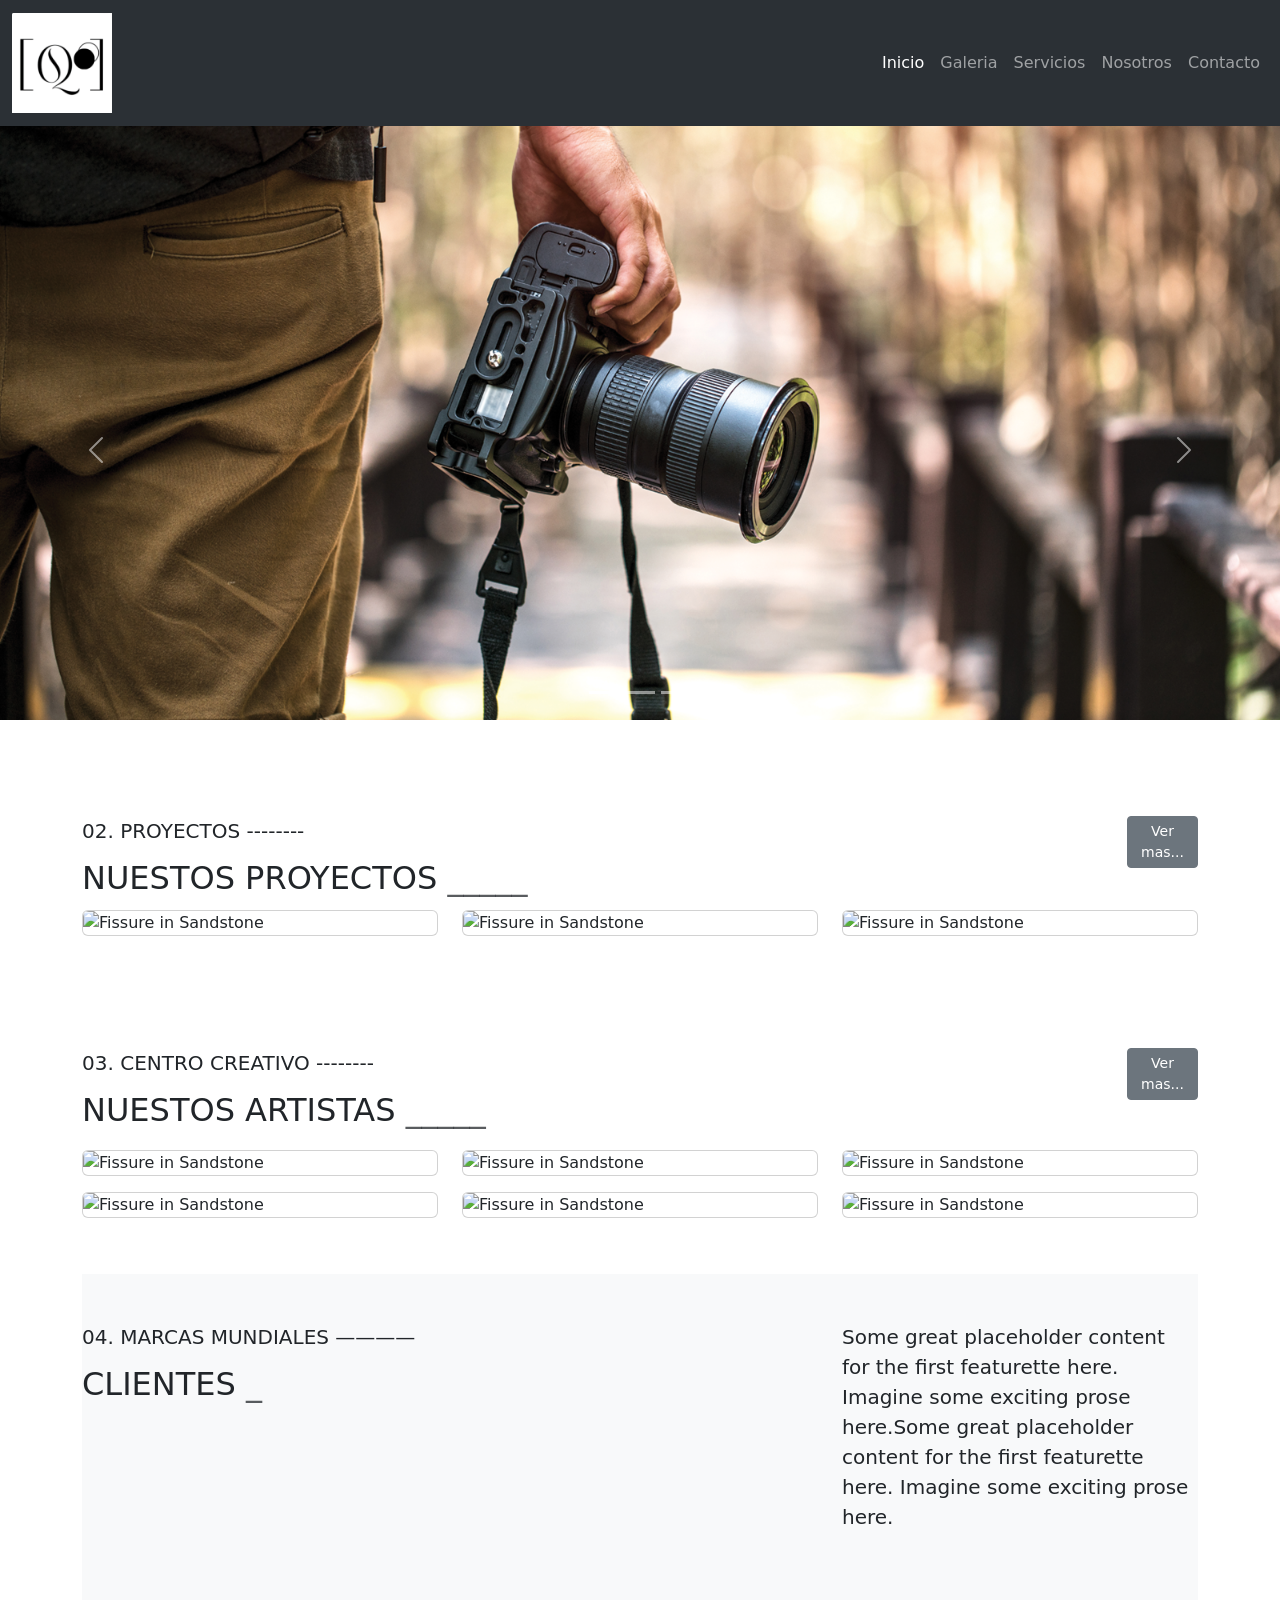
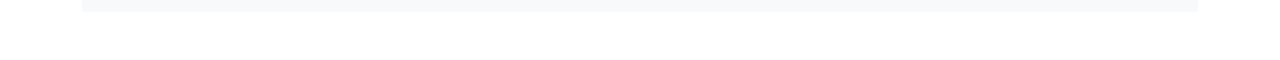
==== Qualite-dArt/about.html @ fd2cc918 "29 Enero 5:16pm" ====
<!doctype html>
<html lang="en">
    <head>
        <meta charset="utf-8">
        <meta name="viewport" content="width=device-width, initial-scale=1">
        <title>Nosotros</title>
        <link href="https://cdn.jsdelivr.net/npm/bootstrap@5.3.2/dist/css/bootstrap.min.css" rel="stylesheet" integrity="sha384-T3c6CoIi6uLrA9TneNEoa7RxnatzjcDSCmG1MXxSR1GAsXEV/Dwwykc2MPK8M2HN" crossorigin="anonymous">
        <link href="./src/styles/style.css">
    </head>
  <body>

    <!--navbar-->
    <nav class="navbar navbar-expand-lg bg-body-tertiary fixed-top"  data-bs-theme="dark">
        <div class="container-fluid">
            <button class="navbar-toggler" type="button" data-bs-toggle="collapse" data-bs-target="#navbarTogglerDemo01" aria-controls="navbarTogglerDemo01" aria-expanded="false" aria-label="Toggle navigation">
                <span class="navbar-toggler-icon"></span>
            </button>
            <a class="navbar-brand" href="">
                <img src="src/img/Logo.png" style="width: 100px;" alt="">
            </a>
            <div class="collapse navbar-collapse " id="navbarTogglerDemo01">
                <a class="navbar-brand" href="#"></a>
                <ul class="navbar-nav me-auto mb-2 mb-lg-0">
                    <!--
                    <li class="nav-item">
                        <a class="nav-link active" aria-current="page" href="#">Inicio</a>
                    </li>
                    <li class="nav-item">
                        <a class="nav-link" href="#">Galeria</a>
                    </li>
                    <li class="nav-item">
                        <a class="nav-link" href="#">Servicios</a>
                    </li>
                    <li class="nav-item">
                        <a class="nav-link" href="#">Nosotros</a>
                    </li>
                    <li class="nav-item">
                        <a class="nav-link" href="#">Contacto</a>
                    </li>
                    <li class="nav-item">
                        <a class="nav-link disabled" aria-disabled="true">Disabled</a>
                    </li>
                    -->
                </ul>
                <div class="d-flex" role="btn">
                    <ul class="navbar-nav me-auto mb-2 mb-lg-0">
                        <li class="nav-item">
                            <a class="nav-link active" aria-current="page" href="#">Inicio</a>
                        </li>
                        <li class="nav-item">
                            <a class="nav-link" href="#">Galeria</a>
                        </li>
                        <li class="nav-item">
                            <a class="nav-link" href="#">Servicios</a>
                        </li>
                        <li class="nav-item">
                            <a class="nav-link" href="#">Nosotros</a>
                        </li>
                        <li class="nav-item">
                            <a class="nav-link" href="#">Contacto</a>
                        </li>
                        <!--
                        <li class="nav-item">
                            <a class="nav-link disabled" aria-disabled="true">Disabled</a>
                        </li>
                        -->
                    </ul>
                    <!--<button class="btn btn-outline-success" type="button">Login</button> -->
                </div>
            </div>
        </div>
    </nav>
    <!--endnavbar-->


    <main>
        <div id="myCarousel" class="carousel slide mb-6" data-bs-ride="carousel">
            <div class="carousel-indicators">
                <button type="button" data-bs-target="#myCarousel" data-bs-slide-to="0" class="active" aria-current="true" aria-label="Slide 1"></button>
                <button type="button" data-bs-target="#myCarousel" data-bs-slide-to="1" aria-label="Slide 2"></button>
                <button type="button" data-bs-target="#myCarousel" data-bs-slide-to="2" aria-label="Slide 3"></button>
            </div>
            <div class="carousel-inner">
                <div class="carousel-item active">
                    <img class="bd-placeholder-img" width="100%" height="100%" src="./src/img/Slider01.png" alt="">
                    <div class="container">
                    <div class="carousel-caption text-start">
                        <!--
                        <h1>Example headline.</h1>
                        <p class="opacity-75">Some representative placeholder content for the first slide of the carousel.</p>
                        <p><a class="btn btn-lg btn-primary" href="#">Sign up today</a></p>
                        -->
                    </div>
                    </div>
                </div>
                <div class="carousel-item">
                    <img class="bd-placeholder-img" width="100%" height="100%" focusable="false" src="./src/img/Slider02.png" alt="">
                    <div class="container">
                    <div class="carousel-caption">
                        <h1>Another example headline.</h1>
                        <p>Some representative placeholder content for the second slide of the carousel.</p>
                        <p><a class="btn btn-lg btn-primary" href="#">Learn more</a></p>
                    </div>
                    </div>
                </div>
                <div class="carousel-item">
                    <img class="bd-placeholder-img" width="100%" height="100%" focusable="false" src="src/img/Slider03.png" alt="">

                </div>
              </div>
            </div>
            <button class="carousel-control-prev" type="button" data-bs-target="#myCarousel" data-bs-slide="prev">
              <span class="carousel-control-prev-icon" aria-hidden="true"></span>
              <span class="visually-hidden">Previous</span>
            </button>
            <button class="carousel-control-next" type="button" data-bs-target="#myCarousel" data-bs-slide="next">
              <span class="carousel-control-next-icon" aria-hidden="true"></span>
              <span class="visually-hidden">Next</span>
            </button>
        </div>
        
        
        <div class="container py-5">

            
            <!--<hr class="featurette-divider"> -->

            <section class="py-5">
                <div class="row featurette">
                    <div class="col-md-11">
                        <p class="lead">02. PROYECTOS --------</p>
                      <h2 class="featurette-heading fw-normal lh-1">NUESTOS PROYECTOS <span class="text-body-secondary">_____</span></h2>
                      
                    </div>
                    <div class="col-md-1">
                        <button type="button" class="btn btn-secondary btn-sm">Ver mas...</button>
                        <!--
                        <svg class="bd-placeholder-img bd-placeholder-img-lg featurette-image img-fluid mx-auto" width="500" height="500" xmlns="http://www.w3.org/2000/svg" role="img" aria-label="Placeholder: 500x500" preserveAspectRatio="xMidYMid slice" focusable="false"><title>Placeholder</title><rect width="100%" height="100%" fill="var(--bs-secondary-bg)"></rect><text x="50%" y="50%" fill="var(--bs-secondary-color)" dy=".3em">500x500</text></svg>
                        -->
                    </div>
                </div>
                <div class="row py-2">
                    <div class="col-md-4">
                        <div class="card">
                            <img src="https://mdbcdn.b-cdn.net/img/new/standard/nature/184.webp" class="rounded" alt="Fissure in Sandstone"/>
                            
                        </div>
                    </div>
                    <div class="col-md-4">
                        <div class="card">
                            <img src="https://mdbcdn.b-cdn.net/img/new/standard/nature/184.webp" class="rounded" alt="Fissure in Sandstone"/>
                            
                        </div>
                    </div>
                    <div class="col-md-4">
                        <div class="card">
                            <img src="https://mdbcdn.b-cdn.net/img/new/standard/nature/184.webp" class="rounded" alt="Fissure in Sandstone"/>
                            
                        </div>
                    </div>
                     
                </div>
            </section>

            <!--<hr class="featurette-divider"> -->

            <section class="py-5">
                <div class="row featurette py-2">
                    <div class="col-md-11">
                        <p class="lead">03. CENTRO CREATIVO --------</p>
                      <h2 class="featurette-heading fw-normal lh-1">NUESTOS ARTISTAS <span class="text-body-secondary">_____</span></h2>
                      
                    </div>
                    <div class="col-md-1">
                        <button type="button" class="btn btn-secondary btn-sm">Ver mas...</button>
                        <!--
                        <svg class="bd-placeholder-img bd-placeholder-img-lg featurette-image img-fluid mx-auto" width="500" height="500" xmlns="http://www.w3.org/2000/svg" role="img" aria-label="Placeholder: 500x500" preserveAspectRatio="xMidYMid slice" focusable="false"><title>Placeholder</title><rect width="100%" height="100%" fill="var(--bs-secondary-bg)"></rect><text x="50%" y="50%" fill="var(--bs-secondary-color)" dy=".3em">500x500</text></svg>
                        -->
                    </div>
                </div>
                <div class="row py-2">
                    <div class="col-md-4">
                        <div class="card">
                            <img src="https://mdbcdn.b-cdn.net/img/new/standard/nature/184.webp" class="rounded" alt="Fissure in Sandstone"/>
                            
                        </div>
                    </div>
                    <div class="col-md-4">
                        <div class="card">
                            <img src="https://mdbcdn.b-cdn.net/img/new/standard/nature/184.webp" class="rounded" alt="Fissure in Sandstone"/>
                            
                        </div>
                    </div>
                    <div class="col-md-4">
                        <div class="card">
                            <img src="https://mdbcdn.b-cdn.net/img/new/standard/nature/184.webp" class="rounded" alt="Fissure in Sandstone"/>
                            
                        </div>
                    </div>
                    
                </div>
                <div class="row py-2">
                    <div class="col-md-4">
                        <div class="card">
                            <img src="https://mdbcdn.b-cdn.net/img/new/standard/nature/184.webp" class="rounded" alt="Fissure in Sandstone"/>
                            
                        </div>
                    </div>
                    <div class="col-md-4">
                        <div class="card">
                            <img src="https://mdbcdn.b-cdn.net/img/new/standard/nature/184.webp" class="rounded" alt="Fissure in Sandstone"/>
                            
                        </div>
                    </div>
                    <div class="col-md-4">
                        <div class="card">
                            <img src="https://mdbcdn.b-cdn.net/img/new/standard/nature/184.webp" class="rounded" alt="Fissure in Sandstone"/>
                            
                        </div>
                    </div>
                    
                </div>
            </section>

            <section class="py-5 bg-body-tertiary">
                <div class="row featurette ">
                    <div class="col-md-8">
                        <p class="lead">04. MARCAS MUNDIALES ————</p>
                      <h2 class="featurette-heading fw-normal lh-1">CLIENTES <span class="text-body-secondary">_</span></h2>
                      
                    </div>
                    <div class="col-md-4">
                        <p class="lead">Some great placeholder content for the first featurette here. Imagine some exciting prose here.Some great placeholder content for the first featurette here. Imagine some exciting prose here.</p>
                        <!--
                        <svg class="bd-placeholder-img bd-placeholder-img-lg featurette-image img-fluid mx-auto" width="500" height="500" xmlns="http://www.w3.org/2000/svg" role="img" aria-label="Placeholder: 500x500" preserveAspectRatio="xMidYMid slice" focusable="false"><title>Placeholder</title><rect width="100%" height="100%" fill="var(--bs-secondary-bg)"></rect><text x="50%" y="50%" fill="var(--bs-secondary-color)" dy=".3em">500x500</text></svg>
                        -->
                    </div>
                </div>
                <div class="row py-2">
                   
                     
                </div>
            </section>

        </div>

        

        
        

    </main>

    <script src="https://cdn.jsdelivr.net/npm/bootstrap@5.3.2/dist/js/bootstrap.bundle.min.js" integrity="sha384-C6RzsynM9kWDrMNeT87bh95OGNyZPhcTNXj1NW7RuBCsyN/o0jlpcV8Qyq46cDfL" crossorigin="anonymous"></script>
  </body>
</html>
---- Qualite-dArt/src/styles/style.css ----
[data-bs-theme=dark]{
    --body-bgMain: #fff;
    --body-bg-DarkMain: #3D3D3D;
}
.bg-DarkMain{
	background-color: #3D3D3D;
    /*$white: var(--body-bg);*/
}


/* GLOBAL STYLES
-------------------------------------------------- */
/* Padding below the footer and lighter body text */


body {
    padding-top: 3rem;
    padding-bottom: 3rem;
    color: rgb(var(--bs-tertiary-color-rgb));
  }
  

  /* CUSTOMIZE THE CAROUSEL
  -------------------------------------------------- */
  
  /* Carousel base class */
  .carousel {
    margin-bottom: 4rem;
  }
  /* Since positioning the image, we need to help out the caption */
  .carousel-caption {
    bottom: 3rem;
    z-index: 10;
  }
  
  /* Declare heights because of positioning of img element */
  .carousel-item {
    height: 32rem;
  }
  
  
  /* MARKETING CONTENT
  -------------------------------------------------- */
  
  /* Center align the text within the three columns below the carousel */
  .marketing .col-lg-4 {
    margin-bottom: 1.5rem;
    text-align: center;
  }
  /* rtl:begin:ignore */
  .marketing .col-lg-4 p {
    margin-right: .75rem;
    margin-left: .75rem;
  }
  /* rtl:end:ignore */
  
  
  /* Featurettes
  ------------------------- */
  
  .featurette-divider {
    margin: 5rem 0; /* Space out the Bootstrap <hr> more */
  }
  
  /* Thin out the marketing headings */
  /* rtl:begin:remove */
  .featurette-heading {
    letter-spacing: -.05rem;
  }
  
  /* rtl:end:remove */
  
  /* RESPONSIVE CSS
  -------------------------------------------------- */
  
  @media (min-width: 40em) {
    /* Bump up size of carousel content */
    .carousel-caption p {
      margin-bottom: 1.25rem;
      font-size: 1.25rem;
      line-height: 1.4;
    }
  
    .featurette-heading {
      font-size: 50px;
    }
  }
  
  @media (min-width: 62em) {
    .featurette-heading {
      margin-top: 7rem;
    }
  }

  

  #color{
    background-color: rgb(0, 0, 0);  
}

#item {
    color: aliceblue;
  }

/* Estilo personalizado para el fondo de los rellenables del formulario con el color #f9f8f2 */
.custom-bg {
    background-color: #f9f8f2;
}

/* Estilo personalizado para el sombreado */
.custom-shadow {
    box-shadow: 0 4px 3px rgba(0, 0, 0, 0.1);
}
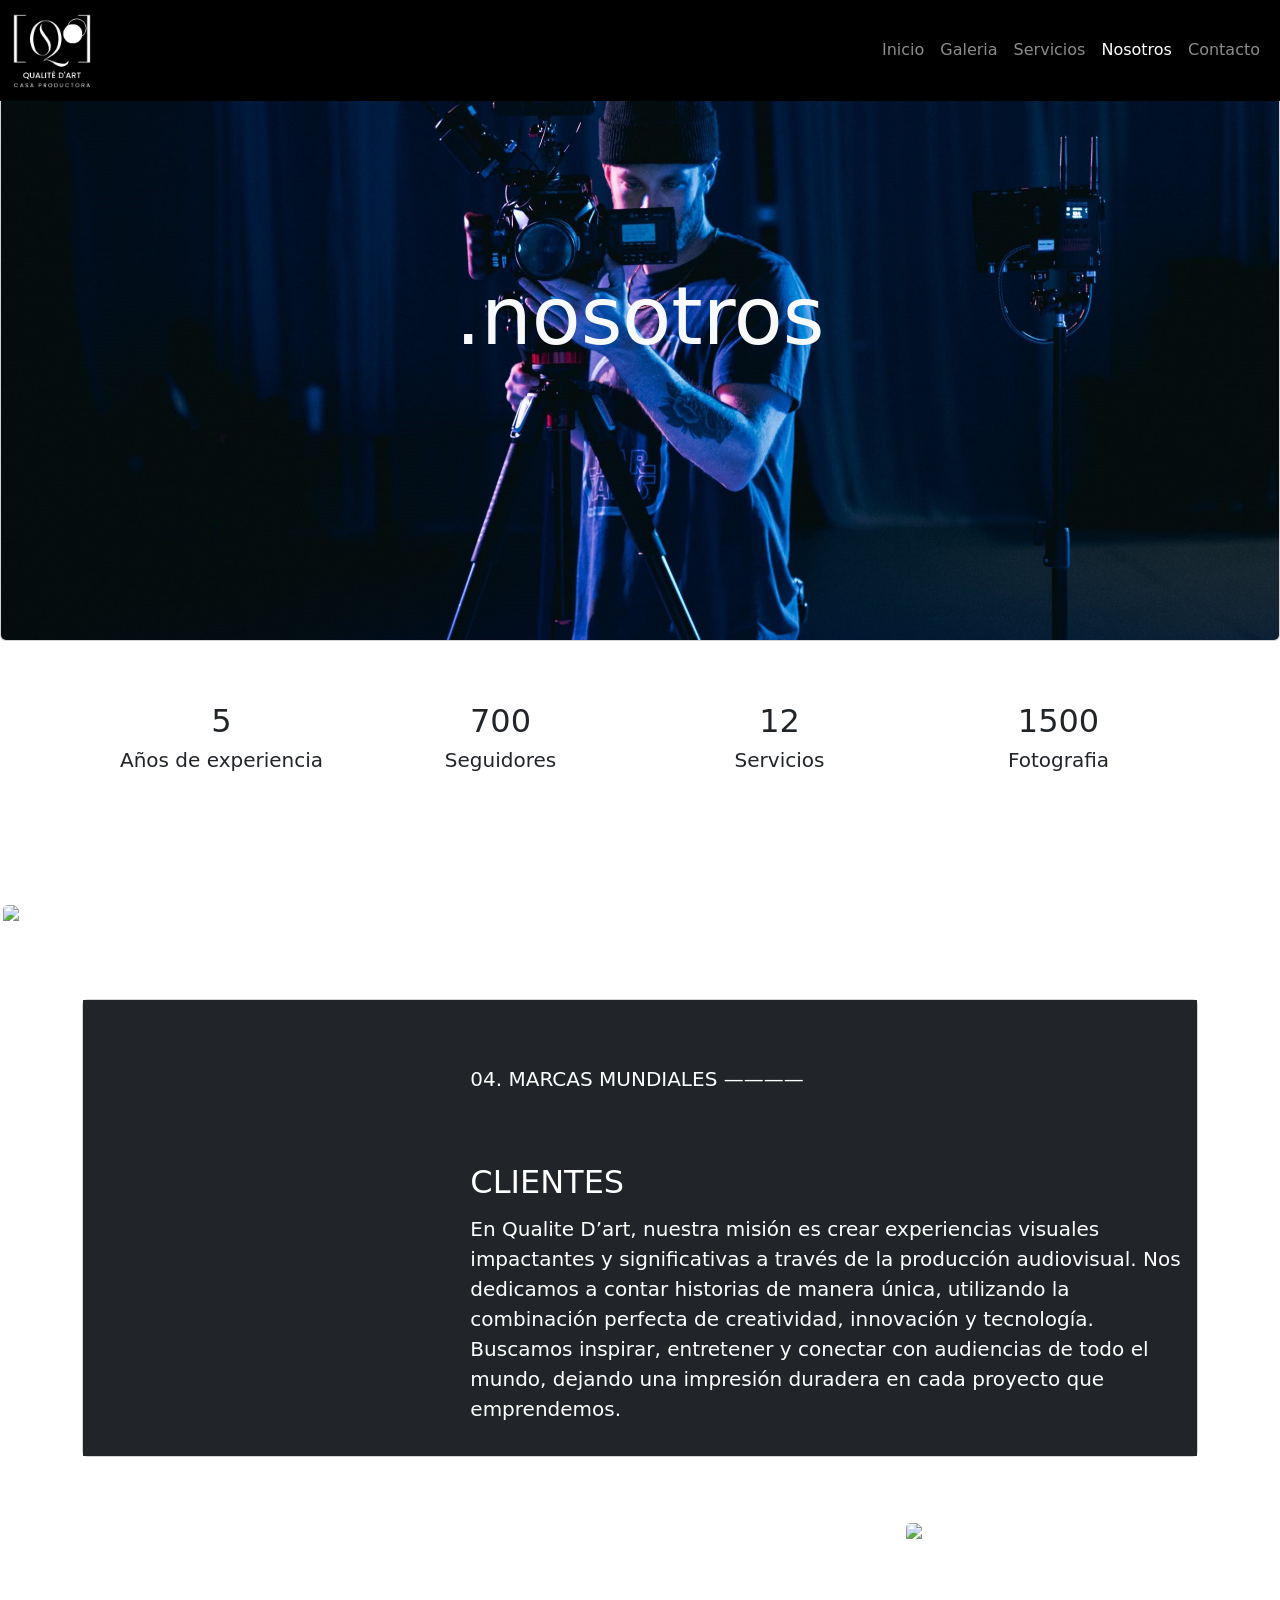
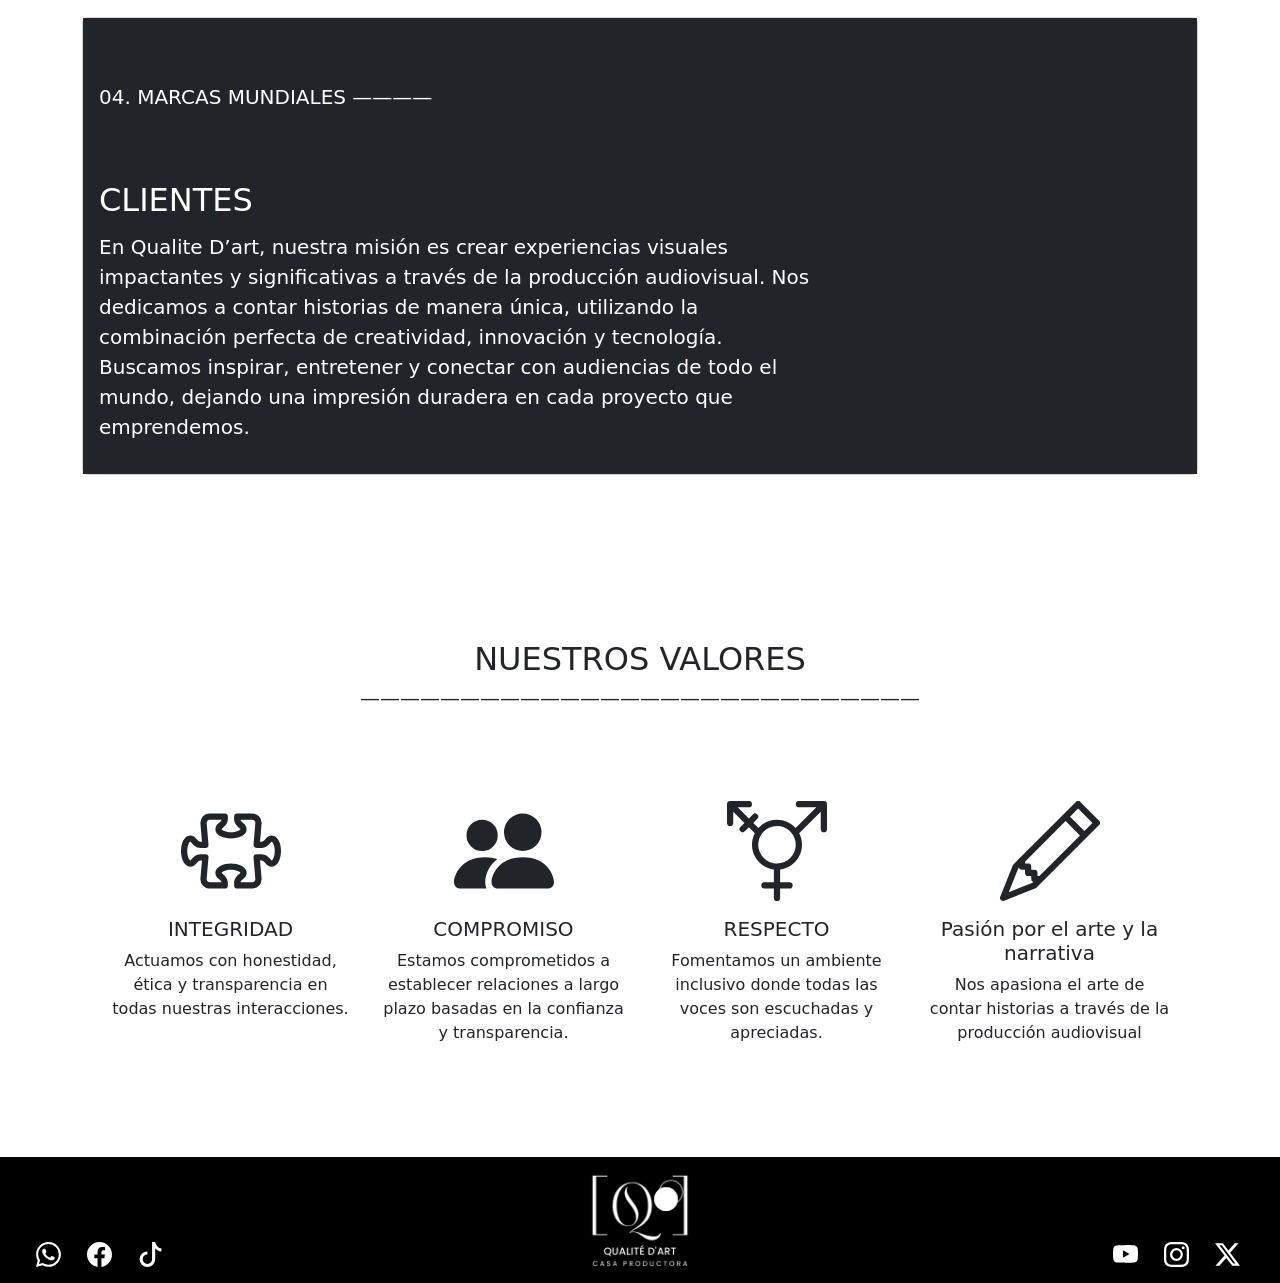
==== commit 51c410eb: "update" ====
--- a/Qualite-dArt/about.html
+++ b/Qualite-dArt/about.html
@@ -5,18 +5,19 @@
         <meta name="viewport" content="width=device-width, initial-scale=1">
         <title>Nosotros</title>
         <link href="https://cdn.jsdelivr.net/npm/bootstrap@5.3.2/dist/css/bootstrap.min.css" rel="stylesheet" integrity="sha384-T3c6CoIi6uLrA9TneNEoa7RxnatzjcDSCmG1MXxSR1GAsXEV/Dwwykc2MPK8M2HN" crossorigin="anonymous">
+        
         <link href="./src/styles/style.css">
     </head>
   <body>
 
     <!--navbar-->
-    <nav class="navbar navbar-expand-lg bg-body-tertiary fixed-top"  data-bs-theme="dark">
+    <nav class="navbar navbar-expand-md navbar-dark fixed-top bg-black">
         <div class="container-fluid">
             <button class="navbar-toggler" type="button" data-bs-toggle="collapse" data-bs-target="#navbarTogglerDemo01" aria-controls="navbarTogglerDemo01" aria-expanded="false" aria-label="Toggle navigation">
                 <span class="navbar-toggler-icon"></span>
             </button>
             <a class="navbar-brand" href="">
-                <img src="src/img/Logo.png" style="width: 100px;" alt="">
+                <img src="src/img/Logo_Qualite.png" style="width: 80px;" alt="">
             </a>
             <div class="collapse navbar-collapse " id="navbarTogglerDemo01">
                 <a class="navbar-brand" href="#"></a>
@@ -45,7 +46,7 @@
                 <div class="d-flex" role="btn">
                     <ul class="navbar-nav me-auto mb-2 mb-lg-0">
                         <li class="nav-item">
-                            <a class="nav-link active" aria-current="page" href="#">Inicio</a>
+                            <a class="nav-link" aria-current="page" href="index.html">Inicio</a>
                         </li>
                         <li class="nav-item">
                             <a class="nav-link" href="#">Galeria</a>
@@ -54,10 +55,10 @@
                             <a class="nav-link" href="#">Servicios</a>
                         </li>
                         <li class="nav-item">
-                            <a class="nav-link" href="#">Nosotros</a>
-                        </li>
-                        <li class="nav-item">
-                            <a class="nav-link" href="#">Contacto</a>
+                            <a class="nav-link active" href="about.html">Nosotros</a>
+                        </li>
+                        <li class="nav-item">
+                            <a class="nav-link" href="contact.html">Contacto</a>
                         </li>
                         <!--
                         <li class="nav-item">
@@ -74,167 +75,139 @@
 
 
     <main>
-        <div id="myCarousel" class="carousel slide mb-6" data-bs-ride="carousel">
-            <div class="carousel-indicators">
-                <button type="button" data-bs-target="#myCarousel" data-bs-slide-to="0" class="active" aria-current="true" aria-label="Slide 1"></button>
-                <button type="button" data-bs-target="#myCarousel" data-bs-slide-to="1" aria-label="Slide 2"></button>
-                <button type="button" data-bs-target="#myCarousel" data-bs-slide-to="2" aria-label="Slide 3"></button>
-            </div>
-            <div class="carousel-inner">
-                <div class="carousel-item active">
-                    <img class="bd-placeholder-img" width="100%" height="100%" src="./src/img/Slider01.png" alt="">
-                    <div class="container">
-                    <div class="carousel-caption text-start">
-                        <!--
-                        <h1>Example headline.</h1>
-                        <p class="opacity-75">Some representative placeholder content for the first slide of the carousel.</p>
-                        <p><a class="btn btn-lg btn-primary" href="#">Sign up today</a></p>
-                        -->
-                    </div>
-                    </div>
-                </div>
-                <div class="carousel-item">
-                    <img class="bd-placeholder-img" width="100%" height="100%" focusable="false" src="./src/img/Slider02.png" alt="">
-                    <div class="container">
-                    <div class="carousel-caption">
-                        <h1>Another example headline.</h1>
-                        <p>Some representative placeholder content for the second slide of the carousel.</p>
-                        <p><a class="btn btn-lg btn-primary" href="#">Learn more</a></p>
-                    </div>
-                    </div>
-                </div>
-                <div class="carousel-item">
-                    <img class="bd-placeholder-img" width="100%" height="100%" focusable="false" src="src/img/Slider03.png" alt="">
-
-                </div>
-              </div>
-            </div>
-            <button class="carousel-control-prev" type="button" data-bs-target="#myCarousel" data-bs-slide="prev">
-              <span class="carousel-control-prev-icon" aria-hidden="true"></span>
-              <span class="visually-hidden">Previous</span>
-            </button>
-            <button class="carousel-control-next" type="button" data-bs-target="#myCarousel" data-bs-slide="next">
-              <span class="carousel-control-next-icon" aria-hidden="true"></span>
-              <span class="visually-hidden">Next</span>
-            </button>
-        </div>
-        
+
+
+        <!--head-->
+        <section class="card text-white position-flex w-100">
+            <img class="card-img" src="./src/img/photographer_Head.jpg" alt="Imagen Contacto">
+            <div class="card-img-overlay position-absolute d-flex flex-column align-items-center justify-content-center">
+                <p class="card-title display-1 font-weight-bold text-light">.nosotros</p>
+            </div>
+        </section>
+        <!--endHead-->
+        
+        <seccion class="card-group py-5 text-center container">
+                
+            <div class="card align-items-center border-0">
+
+            <img src="#" class="card-img-top" alt="">
+            <div class="card-body">
+                <h2 class="featurette-heading fw-normal lh-1">5</h2>
+                <p class="lead">Años de experiencia </p>
+            </div>
+            </div>
+            <div class="card align-items-center border-0">
+                
+            <img src="#" class="card-img-top" alt="">
+            <div class="card-body">
+                <h2 class="featurette-heading fw-normal lh-1">700</h2>
+                <p class="lead">Seguidores</p>
+            </div>
+            </div>
+            <div class="card align-items-center border-0">
+                
+            <img src="#" class="card-img-top" alt="">
+            <div class="card-body">
+                <h2 class="featurette-heading fw-normal lh-1">12</h2>
+                <p class="lead">Servicios</p>
+            </div>
+            </div>
+            <div class="card align-items-center border-0">
+                
+            <img src="#" class="card-img-top" alt="">
+            <div class="card-body">
+                <h2 class="featurette-heading fw-normal lh-1">1500</h2>
+                <p class="lead">Fotografia</p>
+            </div>
+            </div>
+        </seccion>
         
         <div class="container py-5">
 
+            <section class="aboutC py-5">
+                <style>
+                    .card-img-block {
+                        width: 100%;
+                        margin: 0 auto;
+                        position: relative;
+                        top: -100px;
+                        left: -80px;
+                    }
+                    .card-img-block-right{
+                        width: 100%;
+                        margin: 0 auto;
+                        position: relative;
+                        top: -100px;
+                        right: -80px;
+                    }
+
+                </style>
+                <!--<hr class="featurette-divider"> -->
+                <section class="fullcards py-5">
+                    <div class="card mb-3">
+                        <div class="row g-0 bg-dark text-white">
+                            <div class="col-md-4">
+                                <div class="card-img-block">
+                                    <img class="card-img-top" src="https://res.cloudinary.com/chammick/image/upload/c_scale,e_art:incognito,w_400/a_0/v1484069559/chammick01062017_yecg6x.jpg">
+                                </div>
+                            </div>
+                            <div class="col-md-8">
+                                <div class="card-body">
+                                <p class="lead py-5">04. MARCAS MUNDIALES ————</p>
+                                                <h2 class="featurette-heading fw-normal lh-1 py-2">CLIENTES <span class="text-body-secondary">_</span></h2>
+                                <p class="lead">En Qualite D’art, nuestra misión es crear experiencias visuales impactantes y significativas a través de la producción audiovisual. Nos dedicamos a contar historias de manera única, utilizando la combinación perfecta de creatividad, innovación y tecnología. Buscamos inspirar, entretener y conectar con audiencias de todo el mundo, dejando una impresión duradera en cada proyecto que emprendemos.
+                        
+                                    </p>
+                                </div>
+                            </div>
+                        </div>
+                    </div>
+                </section>
+
+                <br><br><br><br>
+                
+                <div class="card mb-3">
+                    <div class="row g-0 bg-dark text-white">
+                        <div class="col-md-8">
+                            <div class="card-body">
+                              <p class="lead py-5">04. MARCAS MUNDIALES ————</p>
+                                            <h2 class="featurette-heading fw-normal lh-1 py-2">CLIENTES <span class="text-body-secondary">_</span></h2>
+                              <p class="lead">En Qualite D’art, nuestra misión es crear experiencias visuales impactantes y significativas a través de la producción audiovisual. Nos dedicamos a contar historias de manera única, utilizando la combinación perfecta de creatividad, innovación y tecnología. Buscamos inspirar, entretener y conectar con audiencias de todo el mundo, dejando una impresión duradera en cada proyecto que emprendemos.
+                      
+                                </p>
+                            </div>
+                          </div>
+                        <div class="col-md-4">
+                            <div class="card-img-block-right">
+                                <img class="card-img-top" src="https://res.cloudinary.com/chammick/image/upload/c_scale,e_art:incognito,w_400/a_0/v1484069559/chammick01062017_yecg6x.jpg">
+                            </div>
+                        </div>
+                      
+                    </div>
+                </div>
+
+            </section>
             
-            <!--<hr class="featurette-divider"> -->
+                  
 
             <section class="py-5">
                 <div class="row featurette">
-                    <div class="col-md-11">
-                        <p class="lead">02. PROYECTOS --------</p>
-                      <h2 class="featurette-heading fw-normal lh-1">NUESTOS PROYECTOS <span class="text-body-secondary">_____</span></h2>
-                      
-                    </div>
-                    <div class="col-md-1">
-                        <button type="button" class="btn btn-secondary btn-sm">Ver mas...</button>
-                        <!--
-                        <svg class="bd-placeholder-img bd-placeholder-img-lg featurette-image img-fluid mx-auto" width="500" height="500" xmlns="http://www.w3.org/2000/svg" role="img" aria-label="Placeholder: 500x500" preserveAspectRatio="xMidYMid slice" focusable="false"><title>Placeholder</title><rect width="100%" height="100%" fill="var(--bs-secondary-bg)"></rect><text x="50%" y="50%" fill="var(--bs-secondary-color)" dy=".3em">500x500</text></svg>
-                        -->
-                    </div>
-                </div>
-                <div class="row py-2">
-                    <div class="col-md-4">
-                        <div class="card">
-                            <img src="https://mdbcdn.b-cdn.net/img/new/standard/nature/184.webp" class="rounded" alt="Fissure in Sandstone"/>
-                            
-                        </div>
-                    </div>
-                    <div class="col-md-4">
-                        <div class="card">
-                            <img src="https://mdbcdn.b-cdn.net/img/new/standard/nature/184.webp" class="rounded" alt="Fissure in Sandstone"/>
-                            
-                        </div>
-                    </div>
-                    <div class="col-md-4">
-                        <div class="card">
-                            <img src="https://mdbcdn.b-cdn.net/img/new/standard/nature/184.webp" class="rounded" alt="Fissure in Sandstone"/>
-                            
-                        </div>
-                    </div>
+
                      
                 </div>
             </section>
 
             <!--<hr class="featurette-divider"> -->
 
-            <section class="py-5">
-                <div class="row featurette py-2">
-                    <div class="col-md-11">
-                        <p class="lead">03. CENTRO CREATIVO --------</p>
-                      <h2 class="featurette-heading fw-normal lh-1">NUESTOS ARTISTAS <span class="text-body-secondary">_____</span></h2>
-                      
-                    </div>
-                    <div class="col-md-1">
-                        <button type="button" class="btn btn-secondary btn-sm">Ver mas...</button>
-                        <!--
-                        <svg class="bd-placeholder-img bd-placeholder-img-lg featurette-image img-fluid mx-auto" width="500" height="500" xmlns="http://www.w3.org/2000/svg" role="img" aria-label="Placeholder: 500x500" preserveAspectRatio="xMidYMid slice" focusable="false"><title>Placeholder</title><rect width="100%" height="100%" fill="var(--bs-secondary-bg)"></rect><text x="50%" y="50%" fill="var(--bs-secondary-color)" dy=".3em">500x500</text></svg>
-                        -->
-                    </div>
-                </div>
-                <div class="row py-2">
-                    <div class="col-md-4">
-                        <div class="card">
-                            <img src="https://mdbcdn.b-cdn.net/img/new/standard/nature/184.webp" class="rounded" alt="Fissure in Sandstone"/>
-                            
-                        </div>
-                    </div>
-                    <div class="col-md-4">
-                        <div class="card">
-                            <img src="https://mdbcdn.b-cdn.net/img/new/standard/nature/184.webp" class="rounded" alt="Fissure in Sandstone"/>
-                            
-                        </div>
-                    </div>
-                    <div class="col-md-4">
-                        <div class="card">
-                            <img src="https://mdbcdn.b-cdn.net/img/new/standard/nature/184.webp" class="rounded" alt="Fissure in Sandstone"/>
-                            
-                        </div>
+
+            <section class="container py-2 text-center ">
+                <div class="row">
+                    <div class="col-md-12">
+                        
+                      <h2 class="featurette-heading fw-normal lh-1">NUESTROS VALORES <span class="text-body-secondary"></span></h2>
+                      <p class="lead">————————————————————————————</p>
                     </div>
                     
-                </div>
-                <div class="row py-2">
-                    <div class="col-md-4">
-                        <div class="card">
-                            <img src="https://mdbcdn.b-cdn.net/img/new/standard/nature/184.webp" class="rounded" alt="Fissure in Sandstone"/>
-                            
-                        </div>
-                    </div>
-                    <div class="col-md-4">
-                        <div class="card">
-                            <img src="https://mdbcdn.b-cdn.net/img/new/standard/nature/184.webp" class="rounded" alt="Fissure in Sandstone"/>
-                            
-                        </div>
-                    </div>
-                    <div class="col-md-4">
-                        <div class="card">
-                            <img src="https://mdbcdn.b-cdn.net/img/new/standard/nature/184.webp" class="rounded" alt="Fissure in Sandstone"/>
-                            
-                        </div>
-                    </div>
-                    
-                </div>
-            </section>
-
-            <section class="py-5 bg-body-tertiary">
-                <div class="row featurette ">
-                    <div class="col-md-8">
-                        <p class="lead">04. MARCAS MUNDIALES ————</p>
-                      <h2 class="featurette-heading fw-normal lh-1">CLIENTES <span class="text-body-secondary">_</span></h2>
-                      
-                    </div>
-                    <div class="col-md-4">
-                        <p class="lead">Some great placeholder content for the first featurette here. Imagine some exciting prose here.Some great placeholder content for the first featurette here. Imagine some exciting prose here.</p>
-                        <!--
-                        <svg class="bd-placeholder-img bd-placeholder-img-lg featurette-image img-fluid mx-auto" width="500" height="500" xmlns="http://www.w3.org/2000/svg" role="img" aria-label="Placeholder: 500x500" preserveAspectRatio="xMidYMid slice" focusable="false"><title>Placeholder</title><rect width="100%" height="100%" fill="var(--bs-secondary-bg)"></rect><text x="50%" y="50%" fill="var(--bs-secondary-color)" dy=".3em">500x500</text></svg>
-                        -->
-                    </div>
                 </div>
                 <div class="row py-2">
                    
@@ -242,15 +215,124 @@
                 </div>
             </section>
 
+            <seccion class="card-group py-5 text-center container">
+                
+                <div class="card align-items-center border-0">
+                    <!-- Icon -->
+                    <svg xmlns="http://www.w3.org/2000/svg" width="100" height="100" fill="currentColor" class="bi bi-puzzle" viewBox="0 0 16 16">
+                        <path d="M3.112 3.645A1.5 1.5 0 0 1 4.605 2H7a.5.5 0 0 1 .5.5v.382c0 .696-.497 1.182-.872 1.469a.5.5 0 0 0-.115.118l-.012.025L6.5 4.5v.003l.003.01q.005.015.036.053a.9.9 0 0 0 .27.194C7.09 4.9 7.51 5 8 5c.492 0 .912-.1 1.19-.24a.9.9 0 0 0 .271-.194.2.2 0 0 0 .039-.063v-.009l-.012-.025a.5.5 0 0 0-.115-.118c-.375-.287-.872-.773-.872-1.469V2.5A.5.5 0 0 1 9 2h2.395a1.5 1.5 0 0 1 1.493 1.645L12.645 6.5h.237c.195 0 .42-.147.675-.48.21-.274.528-.52.943-.52.568 0 .947.447 1.154.862C15.877 6.807 16 7.387 16 8s-.123 1.193-.346 1.638c-.207.415-.586.862-1.154.862-.415 0-.733-.246-.943-.52-.255-.333-.48-.48-.675-.48h-.237l.243 2.855A1.5 1.5 0 0 1 11.395 14H9a.5.5 0 0 1-.5-.5v-.382c0-.696.497-1.182.872-1.469a.5.5 0 0 0 .115-.118l.012-.025.001-.006v-.003a.2.2 0 0 0-.039-.064.9.9 0 0 0-.27-.193C8.91 11.1 8.49 11 8 11s-.912.1-1.19.24a.9.9 0 0 0-.271.194.2.2 0 0 0-.039.063v.003l.001.006.012.025c.016.027.05.068.115.118.375.287.872.773.872 1.469v.382a.5.5 0 0 1-.5.5H4.605a1.5 1.5 0 0 1-1.493-1.645L3.356 9.5h-.238c-.195 0-.42.147-.675.48-.21.274-.528.52-.943.52-.568 0-.947-.447-1.154-.862C.123 9.193 0 8.613 0 8s.123-1.193.346-1.638C.553 5.947.932 5.5 1.5 5.5c.415 0 .733.246.943.52.255.333.48.48.675.48h.238zM4.605 3a.5.5 0 0 0-.498.55l.001.007.29 3.4A.5.5 0 0 1 3.9 7.5h-.782c-.696 0-1.182-.497-1.469-.872a.5.5 0 0 0-.118-.115l-.025-.012L1.5 6.5h-.003a.2.2 0 0 0-.064.039.9.9 0 0 0-.193.27C1.1 7.09 1 7.51 1 8s.1.912.24 1.19c.07.14.14.225.194.271a.2.2 0 0 0 .063.039H1.5l.006-.001.025-.012a.5.5 0 0 0 .118-.115c.287-.375.773-.872 1.469-.872H3.9a.5.5 0 0 1 .498.542l-.29 3.408a.5.5 0 0 0 .497.55h1.878c-.048-.166-.195-.352-.463-.557-.274-.21-.52-.528-.52-.943 0-.568.447-.947.862-1.154C6.807 10.123 7.387 10 8 10s1.193.123 1.638.346c.415.207.862.586.862 1.154 0 .415-.246.733-.52.943-.268.205-.415.39-.463.557h1.878a.5.5 0 0 0 .498-.55l-.001-.007-.29-3.4A.5.5 0 0 1 12.1 8.5h.782c.696 0 1.182.497 1.469.872.05.065.091.099.118.115l.025.012.006.001h.003a.2.2 0 0 0 .064-.039.9.9 0 0 0 .193-.27c.14-.28.24-.7.24-1.191s-.1-.912-.24-1.19a.9.9 0 0 0-.194-.271.2.2 0 0 0-.063-.039H14.5l-.006.001-.025.012a.5.5 0 0 0-.118.115c-.287.375-.773.872-1.469.872H12.1a.5.5 0 0 1-.498-.543l.29-3.407a.5.5 0 0 0-.497-.55H9.517c.048.166.195.352.463.557.274.21.52.528.52.943 0 .568-.447.947-.862 1.154C9.193 5.877 8.613 6 8 6s-1.193-.123-1.638-.346C5.947 5.447 5.5 5.068 5.5 4.5c0-.415.246-.733.52-.943.268-.205.415-.39.463-.557z"></path>
+                    </svg>
+                    <!-- Card info -->
+                <img src="#" class="card-img-top" alt="">
+                <div class="card-body">
+                    <h5 class="card-title">INTEGRIDAD</h5>
+                    <p class="card-text">Actuamos con honestidad, ética y transparencia en todas nuestras interacciones. </p>
+                </div>
+                </div>
+                <div class="card align-items-center border-0">
+                    <svg xmlns="http://www.w3.org/2000/svg" width="100" height="100" fill="currentColor" class="bi bi-people-fill" viewBox="0 0 16 16">
+                        <path d="M7 14s-1 0-1-1 1-4 5-4 5 3 5 4-1 1-1 1zm4-6a3 3 0 1 0 0-6 3 3 0 0 0 0 6m-5.784 6A2.24 2.24 0 0 1 5 13c0-1.355.68-2.75 1.936-3.72A6.3 6.3 0 0 0 5 9c-4 0-5 3-5 4s1 1 1 1zM4.5 8a2.5 2.5 0 1 0 0-5 2.5 2.5 0 0 0 0 5"></path>
+                    </svg>
+                    
+                <img src="#" class="card-img-top" alt="">
+                <div class="card-body">
+                    <h5 class="card-title">COMPROMISO</h5>
+                    <p class="card-text">Estamos comprometidos a establecer relaciones a largo plazo basadas en la confianza y transparencia.</p>
+                </div>
+                </div>
+                <div class="card align-items-center border-0">
+                    <svg xmlns="http://www.w3.org/2000/svg" width="100" height="100" fill="currentColor" class="bi bi-gender-trans" viewBox="0 0 16 16">
+                        <path fill-rule="evenodd" d="M0 .5A.5.5 0 0 1 .5 0h3a.5.5 0 0 1 0 1H1.707L3.5 2.793l.646-.647a.5.5 0 1 1 .708.708l-.647.646.822.822A4 4 0 0 1 8 3c1.18 0 2.239.51 2.971 1.322L14.293 1H11.5a.5.5 0 0 1 0-1h4a.5.5 0 0 1 .5.5v4a.5.5 0 0 1-1 0V1.707l-3.45 3.45A4 4 0 0 1 8.5 10.97V13H10a.5.5 0 0 1 0 1H8.5v1.5a.5.5 0 0 1-1 0V14H6a.5.5 0 0 1 0-1h1.5v-2.03a4 4 0 0 1-3.05-5.814l-.95-.949-.646.647a.5.5 0 1 1-.708-.708l.647-.646L1 1.707V3.5a.5.5 0 0 1-1 0zm5.49 4.856a3 3 0 1 0 5.02 3.288 3 3 0 0 0-5.02-3.288"></path>
+                    </svg>
+                <img src="#" class="card-img-top" alt="">
+                <div class="card-body">
+                    <h5 class="card-title">RESPECTO</h5>
+                    <p class="card-text">Fomentamos un ambiente inclusivo donde todas las voces son escuchadas y apreciadas.</p>
+                </div>
+                </div>
+                <div class="card align-items-center border-0">
+                    <svg xmlns="http://www.w3.org/2000/svg" width="100" height="100" fill="currentColor" class="bi bi-pencil" viewBox="0 0 16 16">
+                        <path d="M12.146.146a.5.5 0 0 1 .708 0l3 3a.5.5 0 0 1 0 .708l-10 10a.5.5 0 0 1-.168.11l-5 2a.5.5 0 0 1-.65-.65l2-5a.5.5 0 0 1 .11-.168zM11.207 2.5 13.5 4.793 14.793 3.5 12.5 1.207zm1.586 3L10.5 3.207 4 9.707V10h.5a.5.5 0 0 1 .5.5v.5h.5a.5.5 0 0 1 .5.5v.5h.293zm-9.761 5.175-.106.106-1.528 3.821 3.821-1.528.106-.106A.5.5 0 0 1 5 12.5V12h-.5a.5.5 0 0 1-.5-.5V11h-.5a.5.5 0 0 1-.468-.325"></path>
+                    </svg>
+                <img src="#" class="card-img-top" alt="">
+                <div class="card-body">
+                    <h5 class="card-title">Pasión por el arte y 
+                        la narrativa</h5>
+                    <p class="card-text">Nos apasiona el arte de contar historias a través de la producción audiovisual</p>
+                </div>
+                </div>
+            </seccion>
+
+              
+
         </div>
 
-        
-
+        <!--footer-->
+        <footer class="container-fluid footer bg-black">
+            <div class="row p-3 ">
+                <div class="col d-flex align-items-end justify-content-start">
+                    <div class="row ">
+                        <div class="col-3 ms-2">
+                            <a href="#">
+                                <svg xmlns="http://www.w3.org/2000/svg" width="25" height="25" fill="white" class="bi bi-whatsapp" viewBox="0 0 16 16">
+                                    <path d="M13.601 2.326A7.85 7.85 0 0 0 7.994 0C3.627 0 .068 3.558.064 7.926c0 1.399.366 2.76 1.057 3.965L0 16l4.204-1.102a7.9 7.9 0 0 0 3.79.965h.004c4.368 0 7.926-3.558 7.93-7.93A7.9 7.9 0 0 0 13.6 2.326zM7.994 14.521a6.6 6.6 0 0 1-3.356-.92l-.24-.144-2.494.654.666-2.433-.156-.251a6.56 6.56 0 0 1-1.007-3.505c0-3.626 2.957-6.584 6.591-6.584a6.56 6.56 0 0 1 4.66 1.931 6.56 6.56 0 0 1 1.928 4.66c-.004 3.639-2.961 6.592-6.592 6.592m3.615-4.934c-.197-.099-1.17-.578-1.353-.646-.182-.065-.315-.099-.445.099-.133.197-.513.646-.627.775-.114.133-.232.148-.43.05-.197-.1-.836-.308-1.592-.985-.59-.525-.985-1.175-1.103-1.372-.114-.198-.011-.304.088-.403.087-.088.197-.232.296-.346.1-.114.133-.198.198-.33.065-.134.034-.248-.015-.347-.05-.099-.445-1.076-.612-1.47-.16-.389-.323-.335-.445-.34-.114-.007-.247-.007-.38-.007a.73.73 0 0 0-.529.247c-.182.198-.691.677-.691 1.654s.71 1.916.81 2.049c.098.133 1.394 2.132 3.383 2.992.47.205.84.326 1.129.418.475.152.904.129 1.246.08.38-.058 1.171-.48 1.338-.943.164-.464.164-.86.114-.943-.049-.084-.182-.133-.38-.232"></path>
+                                  </svg>
+                            </a>
+                        </div>
+                        <div class="col-3 ms-2">
+                            <a href="#">
+                                <svg xmlns="http://www.w3.org/2000/svg" width="25" height="25" fill="white" class="bi bi-facebook" viewBox="0 0 16 16">
+                                    <path d="M16 8.049c0-4.446-3.582-8.05-8-8.05C3.58 0-.002 3.603-.002 8.05c0 4.017 2.926 7.347 6.75 7.951v-5.625h-2.03V8.05H6.75V6.275c0-2.017 1.195-3.131 3.022-3.131.876 0 1.791.157 1.791.157v1.98h-1.009c-.993 0-1.303.621-1.303 1.258v1.51h2.218l-.354 2.326H9.25V16c3.824-.604 6.75-3.934 6.75-7.951"></path>
+                                  </svg>
+                            </a>
+                        </div>
+                        <div class="col-3 ms-2">
+                            <a href="#">
+                                <svg xmlns="http://www.w3.org/2000/svg" width="25" height="25" fill="white" class="bi bi-tiktok" viewBox="0 0 16 16">
+                                    <path d="M9 0h1.98c.144.715.54 1.617 1.235 2.512C12.895 3.389 13.797 4 15 4v2c-1.753 0-3.07-.814-4-1.829V11a5 5 0 1 1-5-5v2a3 3 0 1 0 3 3z"></path>
+                                  </svg>
+                            </a>
+                        </div>
+                    </div>
+                </div>
+                <div class="col d-flex align-items-end justify-content-center">
+                    <a href="#"><img class="img-r" src="./src/img/Logo_Qualite.png" style="width: 100px;"alt=""></a>
+                </div>
+                <div class="col d-flex align-items-end justify-content-end">
+                    <div class="row ">
+                        <div class="col-3 ms-2">
+                            <a href="#">
+                                <svg xmlns="http://www.w3.org/2000/svg" width="25" height="25" fill="white"  class="bi bi-youtube" viewBox="0 0 16 16">
+                                    <path d="M8.051 1.999h.089c.822.003 4.987.033 6.11.335a2.01 2.01 0 0 1 1.415 1.42c.101.38.172.883.22 1.402l.01.104.022.26.008.104c.065.914.073 1.77.074 1.957v.075c-.001.194-.01 1.108-.082 2.06l-.008.105-.009.104c-.05.572-.124 1.14-.235 1.558a2.01 2.01 0 0 1-1.415 1.42c-1.16.312-5.569.334-6.18.335h-.142c-.309 0-1.587-.006-2.927-.052l-.17-.006-.087-.004-.171-.007-.171-.007c-1.11-.049-2.167-.128-2.654-.26a2.01 2.01 0 0 1-1.415-1.419c-.111-.417-.185-.986-.235-1.558L.09 9.82l-.008-.104A31 31 0 0 1 0 7.68v-.123c.002-.215.01-.958.064-1.778l.007-.103.003-.052.008-.104.022-.26.01-.104c.048-.519.119-1.023.22-1.402a2.01 2.01 0 0 1 1.415-1.42c.487-.13 1.544-.21 2.654-.26l.17-.007.172-.006.086-.003.171-.007A100 100 0 0 1 7.858 2zM6.4 5.209v4.818l4.157-2.408z"></path>
+                                  </svg>
+                            </a>
+                        </div>
+                        <div class="col-3 ms-2">
+                            <a href="#">
+                                <svg xmlns="http://www.w3.org/2000/svg" width="25" height="25" fill="white"  class="bi bi-instagram" viewBox="0 0 16 16">
+                                    <path d="M8 0C5.829 0 5.556.01 4.703.048 3.85.088 3.269.222 2.76.42a3.9 3.9 0 0 0-1.417.923A3.9 3.9 0 0 0 .42 2.76C.222 3.268.087 3.85.048 4.7.01 5.555 0 5.827 0 8.001c0 2.172.01 2.444.048 3.297.04.852.174 1.433.372 1.942.205.526.478.972.923 1.417.444.445.89.719 1.416.923.51.198 1.09.333 1.942.372C5.555 15.99 5.827 16 8 16s2.444-.01 3.298-.048c.851-.04 1.434-.174 1.943-.372a3.9 3.9 0 0 0 1.416-.923c.445-.445.718-.891.923-1.417.197-.509.332-1.09.372-1.942C15.99 10.445 16 10.173 16 8s-.01-2.445-.048-3.299c-.04-.851-.175-1.433-.372-1.941a3.9 3.9 0 0 0-.923-1.417A3.9 3.9 0 0 0 13.24.42c-.51-.198-1.092-.333-1.943-.372C10.443.01 10.172 0 7.998 0zm-.717 1.442h.718c2.136 0 2.389.007 3.232.046.78.035 1.204.166 1.486.275.373.145.64.319.92.599s.453.546.598.92c.11.281.24.705.275 1.485.039.843.047 1.096.047 3.231s-.008 2.389-.047 3.232c-.035.78-.166 1.203-.275 1.485a2.5 2.5 0 0 1-.599.919c-.28.28-.546.453-.92.598-.28.11-.704.24-1.485.276-.843.038-1.096.047-3.232.047s-2.39-.009-3.233-.047c-.78-.036-1.203-.166-1.485-.276a2.5 2.5 0 0 1-.92-.598 2.5 2.5 0 0 1-.6-.92c-.109-.281-.24-.705-.275-1.485-.038-.843-.046-1.096-.046-3.233s.008-2.388.046-3.231c.036-.78.166-1.204.276-1.486.145-.373.319-.64.599-.92s.546-.453.92-.598c.282-.11.705-.24 1.485-.276.738-.034 1.024-.044 2.515-.045zm4.988 1.328a.96.96 0 1 0 0 1.92.96.96 0 0 0 0-1.92m-4.27 1.122a4.109 4.109 0 1 0 0 8.217 4.109 4.109 0 0 0 0-8.217m0 1.441a2.667 2.667 0 1 1 0 5.334 2.667 2.667 0 0 1 0-5.334"></path>
+                                </svg>
+                            </a>
+                        </div>
+                        <div class="col-3 ms-2">
+                            <a href="#">
+                                <svg xmlns="http://www.w3.org/2000/svg" width="25" height="25" fill="white" class="bi bi-twitter-x" viewBox="0 0 16 16">
+                                    <path d="M12.6.75h2.454l-5.36 6.142L16 15.25h-4.937l-3.867-5.07-4.425 5.07H.316l5.733-6.57L0 .75h5.063l3.495 4.633L12.601.75Zm-.86 13.028h1.36L4.323 2.145H2.865z"></path>
+                                </svg>
+                            </a>
+                        </div>
+                    </div>
+                    </div>
+                </div>
+            </div>
+        </footer>
+        <!--endFooter-->
         
         
 
     </main>
 
-    <script src="https://cdn.jsdelivr.net/npm/bootstrap@5.3.2/dist/js/bootstrap.bundle.min.js" integrity="sha384-C6RzsynM9kWDrMNeT87bh95OGNyZPhcTNXj1NW7RuBCsyN/o0jlpcV8Qyq46cDfL" crossorigin="anonymous"></script>
-  </body>
+    <script src="https://cdn.jsdelivr.net/npm/bootstrap@5.3.2/dist/js/bootstrap.bundle.min.js" integrity="sha384-C6RzsynM9kWDrMNeT87bh95OGNyZPhcTNXj1NW7RuBCsyN/o0jlpcV8Qyq46cDfL" crossorigin="anonymous"></script>    
+
+</body>
 </html>
--- a/Qualite-dArt/src/styles/style.css
+++ b/Qualite-dArt/src/styles/style.css
@@ -19,6 +19,23 @@
     color: rgb(var(--bs-tertiary-color-rgb));
   }
   
+
+/* CUSTOMIZE Page About
+  -------------------------------------------------- */
+.card-img-block {
+    width: 100%;
+    margin: 0 auto;
+    position: relative;
+    top: -40px;
+    left: -40px;
+    
+}
+
+  
+
+  /*
+  -------------------------------------------------- */
+
 
   /* CUSTOMIZE THE CAROUSEL
   -------------------------------------------------- */
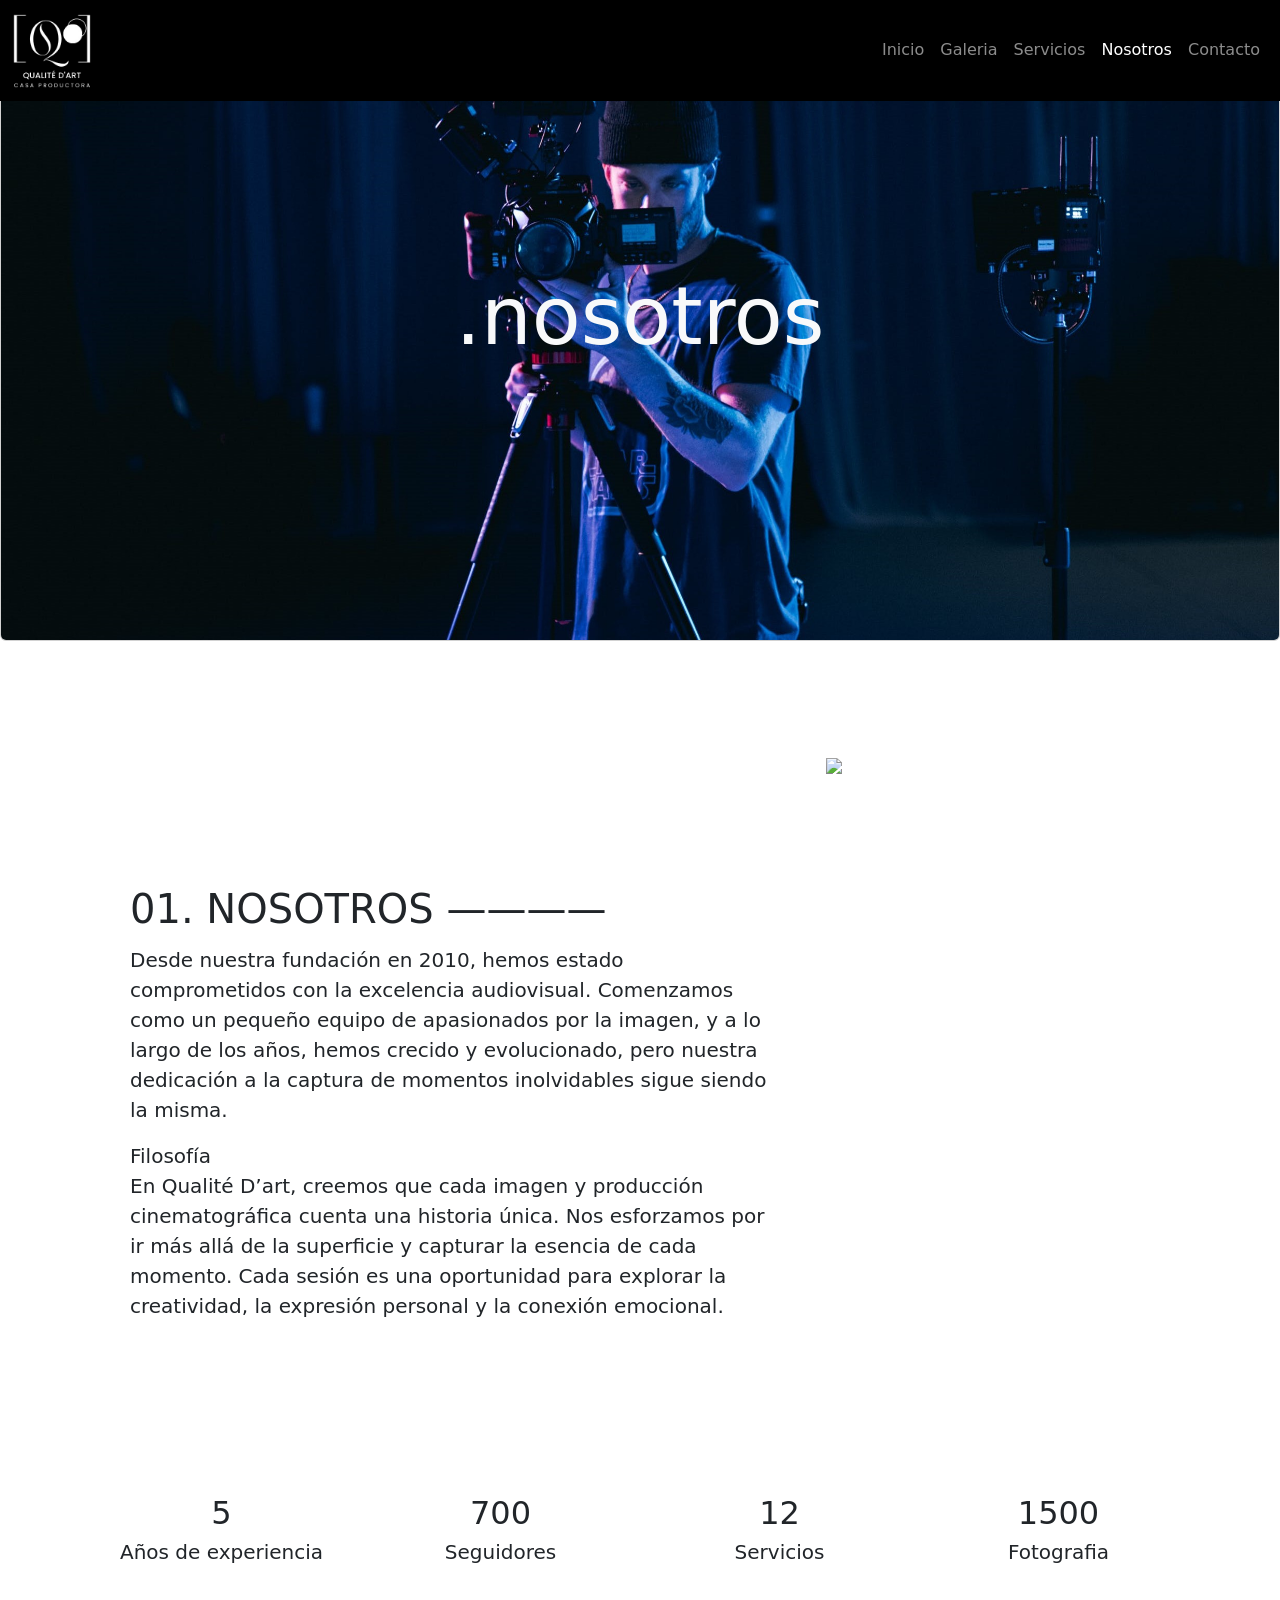
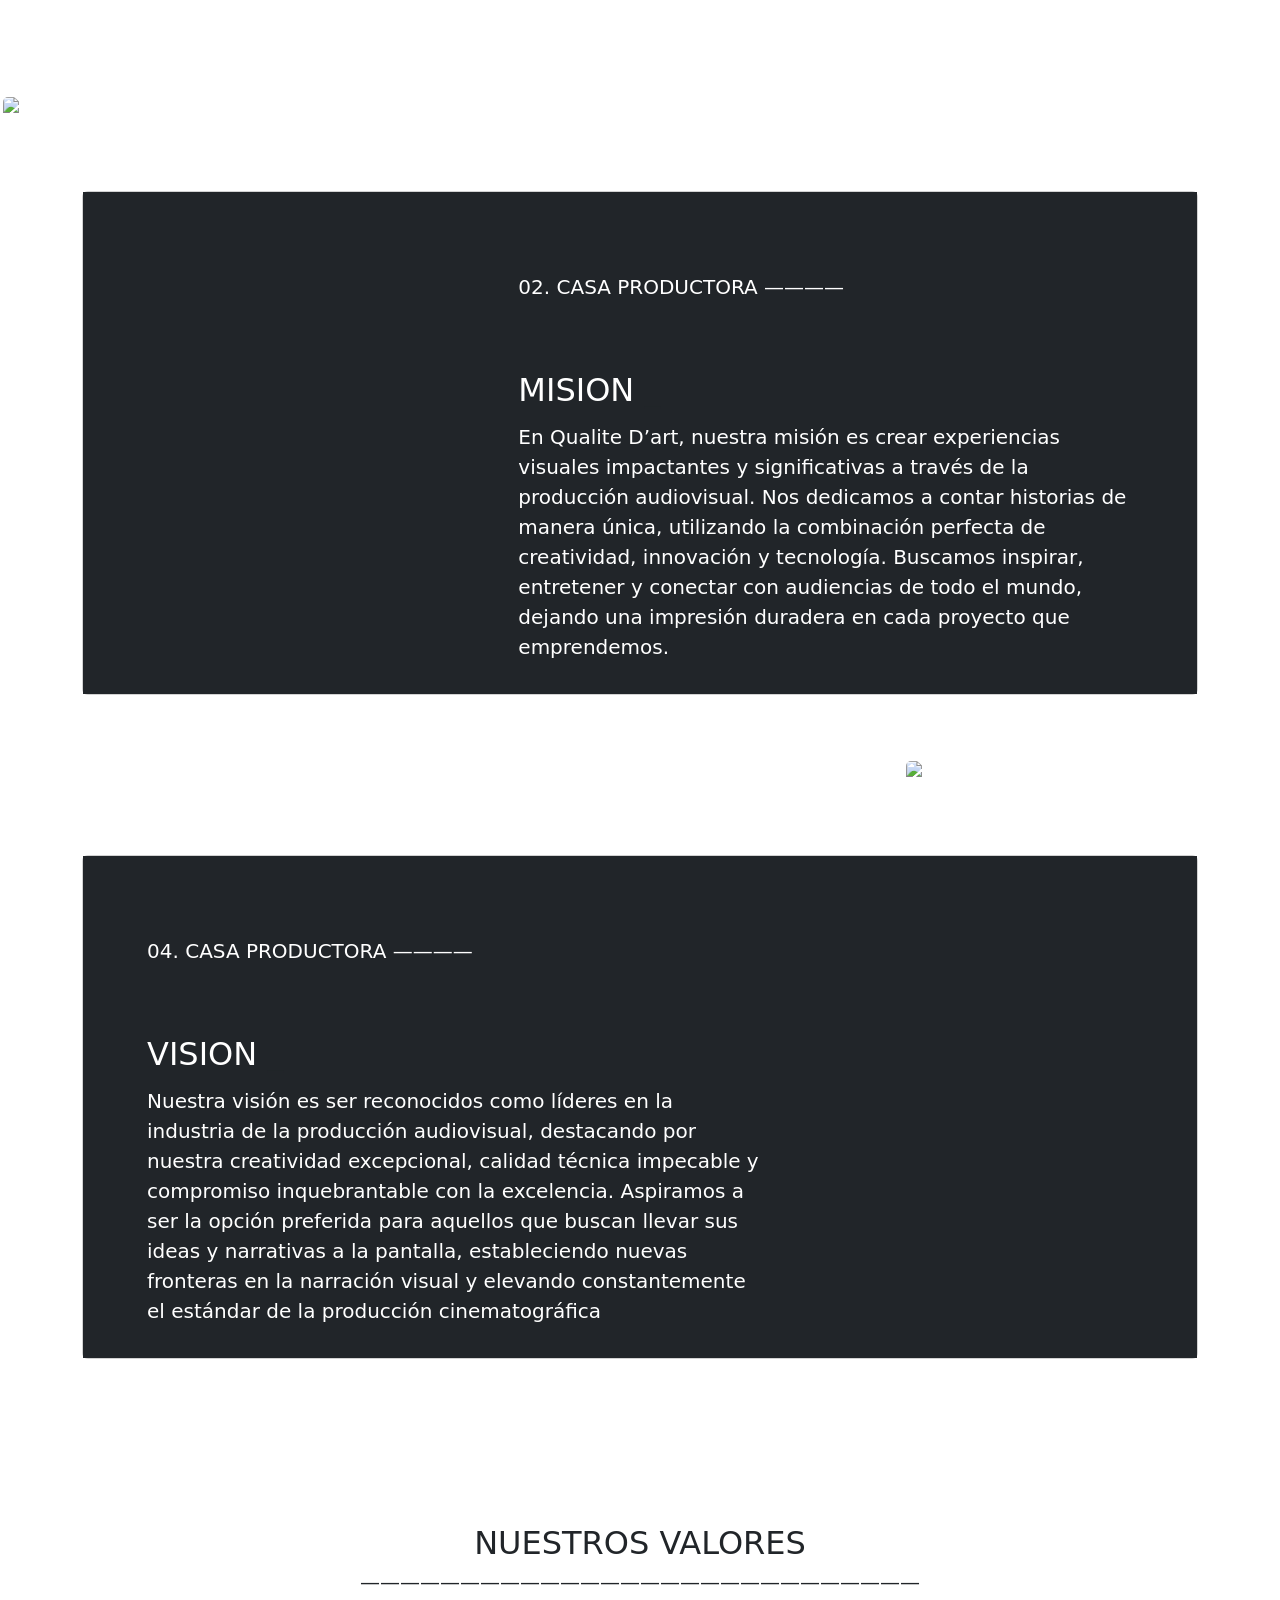
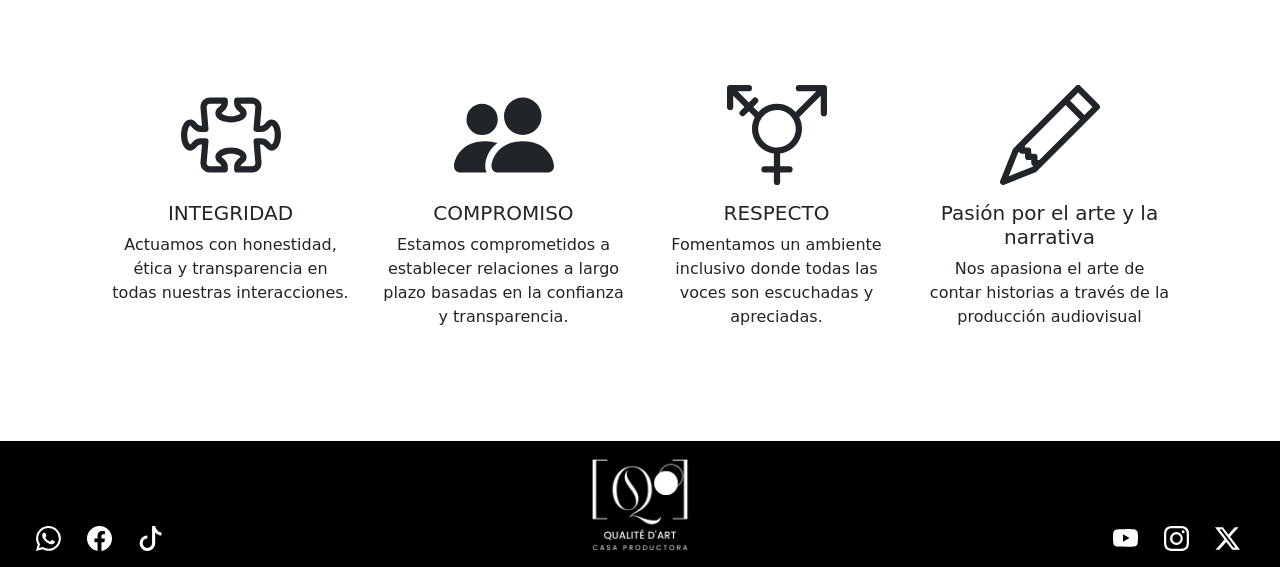
==== commit 2f3833f0: "update" ====
--- a/Qualite-dArt/about.html
+++ b/Qualite-dArt/about.html
@@ -49,7 +49,7 @@
                             <a class="nav-link" aria-current="page" href="index.html">Inicio</a>
                         </li>
                         <li class="nav-item">
-                            <a class="nav-link" href="#">Galeria</a>
+                            <a class="nav-link" href="gallery.html">Galeria</a>
                         </li>
                         <li class="nav-item">
                             <a class="nav-link" href="#">Servicios</a>
@@ -76,7 +76,7 @@
 
     <main>
 
-
+        
         <!--head-->
         <section class="card text-white position-flex w-100">
             <img class="card-img" src="./src/img/photographer_Head.jpg" alt="Imagen Contacto">
@@ -86,6 +86,33 @@
         </section>
         <!--endHead-->
         
+
+
+        <section class="about py-5 mt-3">
+            <div class="container py-5">
+                <div class="row g-0 ">
+                    <div class="col-md-8 px-5">
+                        <p class="lead py-5 mt-3"></p>
+                        <h1 class="featurette-heading fw-normal lh-1 py-2">01. NOSOTROS ———— <span class="text-body-secondary"></span></h1>
+                        <p class="lead">
+                            Desde nuestra fundación en 2010, hemos estado comprometidos con la excelencia audiovisual. Comenzamos como un pequeño equipo de apasionados por la imagen, y a lo largo de los años, hemos crecido y evolucionado, pero nuestra dedicación a la captura de momentos inolvidables sigue siendo la misma.
+                        </p>
+                        <p class="lead">
+                            Filosofía <br>
+En Qualité D’art, creemos que cada imagen y producción cinematográfica cuenta una historia única. Nos esforzamos por ir más allá de la superficie y capturar la esencia de cada momento. Cada sesión es una oportunidad para explorar la creatividad, la expresión personal y la conexión emocional.
+
+                        </p>
+                        
+                    </div>
+                    <div class="col-md-4">
+                        <img class="card-img-top" src="src/img/about_photo-01.png">
+                    </div>
+                    
+                </div>
+            </div>
+        </section>
+
+
         <seccion class="card-group py-5 text-center container">
                 
             <div class="card align-items-center border-0">
@@ -148,15 +175,16 @@
                         <div class="row g-0 bg-dark text-white">
                             <div class="col-md-4">
                                 <div class="card-img-block">
-                                    <img class="card-img-top" src="https://res.cloudinary.com/chammick/image/upload/c_scale,e_art:incognito,w_400/a_0/v1484069559/chammick01062017_yecg6x.jpg">
+                                    <img class="card-img-top" src="src/img/about_photo-02.png">
                                 </div>
                             </div>
-                            <div class="col-md-8">
+                            <div class="col-md-8 px-5">
                                 <div class="card-body">
-                                <p class="lead py-5">04. MARCAS MUNDIALES ————</p>
-                                                <h2 class="featurette-heading fw-normal lh-1 py-2">CLIENTES <span class="text-body-secondary">_</span></h2>
-                                <p class="lead">En Qualite D’art, nuestra misión es crear experiencias visuales impactantes y significativas a través de la producción audiovisual. Nos dedicamos a contar historias de manera única, utilizando la combinación perfecta de creatividad, innovación y tecnología. Buscamos inspirar, entretener y conectar con audiencias de todo el mundo, dejando una impresión duradera en cada proyecto que emprendemos.
-                        
+                                    <p class="lead py-5 mt-3">02. CASA PRODUCTORA ————</p>
+                                    <h2 class="featurette-heading fw-normal lh-1 py-2">MISION <span class="text-body-secondary">_</span></h2>
+                                    <p class="lead">
+                                        En Qualite D’art, nuestra misión es crear experiencias visuales impactantes y significativas a través de la producción audiovisual. Nos dedicamos a contar historias de manera única, utilizando la combinación perfecta de creatividad, innovación y tecnología. Buscamos inspirar, entretener y conectar con audiencias de todo el mundo, dejando una impresión duradera en cada proyecto que emprendemos.
+
                                     </p>
                                 </div>
                             </div>
@@ -168,18 +196,19 @@
                 
                 <div class="card mb-3">
                     <div class="row g-0 bg-dark text-white">
-                        <div class="col-md-8">
-                            <div class="card-body">
-                              <p class="lead py-5">04. MARCAS MUNDIALES ————</p>
-                                            <h2 class="featurette-heading fw-normal lh-1 py-2">CLIENTES <span class="text-body-secondary">_</span></h2>
-                              <p class="lead">En Qualite D’art, nuestra misión es crear experiencias visuales impactantes y significativas a través de la producción audiovisual. Nos dedicamos a contar historias de manera única, utilizando la combinación perfecta de creatividad, innovación y tecnología. Buscamos inspirar, entretener y conectar con audiencias de todo el mundo, dejando una impresión duradera en cada proyecto que emprendemos.
-                      
+                        <div class="col-md-8 px-5">
+                            <div class="card-body ">
+                                <p class="lead py-5 mt-3">04. CASA PRODUCTORA ————</p>
+                                <h2 class="featurette-heading fw-normal lh-1 py-2">VISION <span class="text-body-secondary">_</span></h2>
+                                <p class="lead">
+                                    Nuestra visión es ser reconocidos como líderes en la industria de la producción audiovisual, destacando por nuestra creatividad excepcional, calidad técnica impecable y compromiso inquebrantable con la excelencia. Aspiramos a ser la opción preferida para aquellos que buscan llevar sus ideas y narrativas a la pantalla, estableciendo nuevas fronteras en la narración visual y elevando constantemente el estándar de la producción cinematográfica
+
                                 </p>
                             </div>
                           </div>
                         <div class="col-md-4">
                             <div class="card-img-block-right">
-                                <img class="card-img-top" src="https://res.cloudinary.com/chammick/image/upload/c_scale,e_art:incognito,w_400/a_0/v1484069559/chammick01062017_yecg6x.jpg">
+                                <img class="card-img-top" src="src/img/about_photo-03.png">
                             </div>
                         </div>
                       
